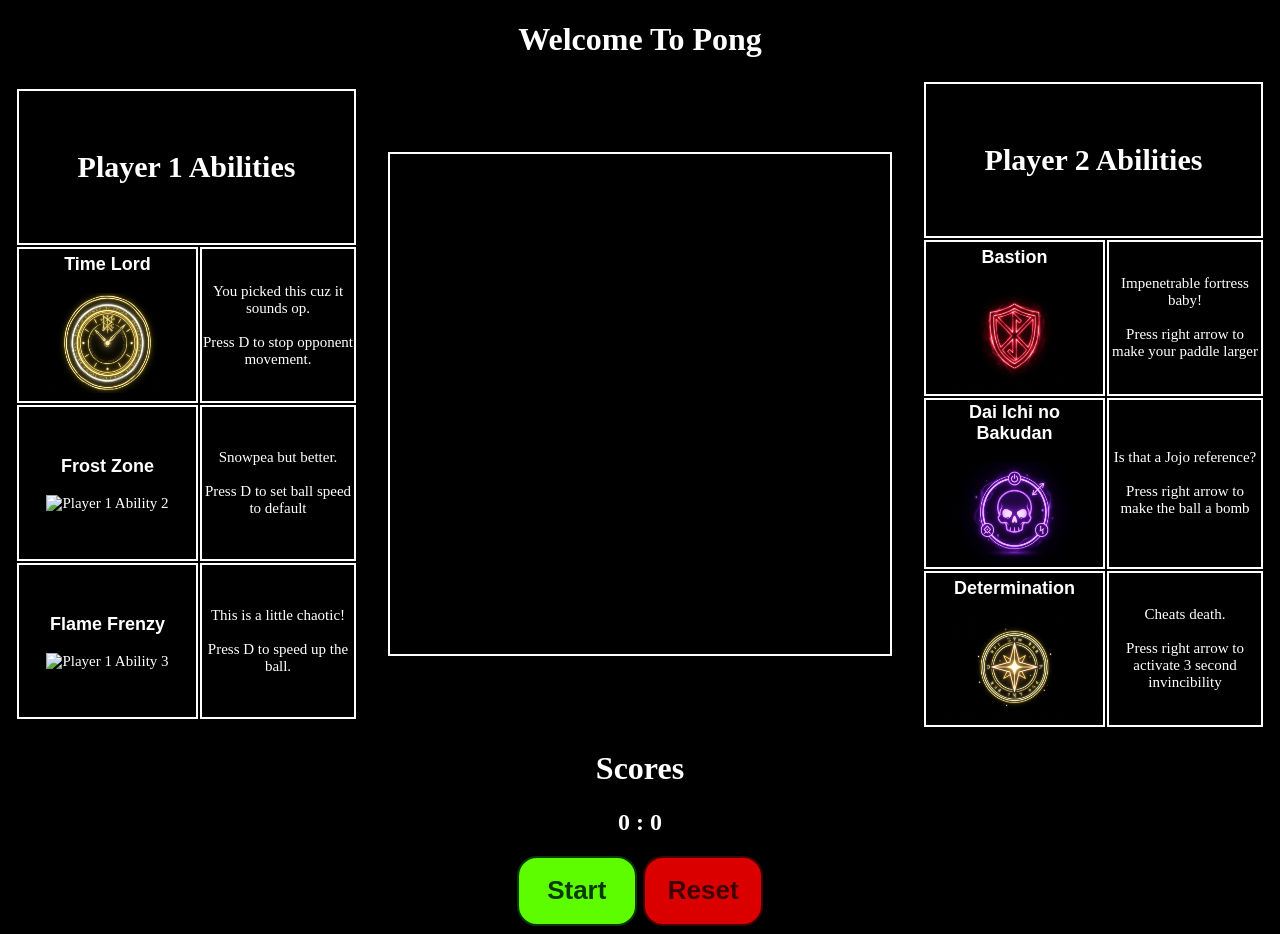
==== index.html @ 7376ceaf "added images to abilities and hover effects" ====
<!DOCTYPE html>
<html lang="en">
<head>
    <meta charset="UTF-8">
    <meta name="viewport" content="width=device-width, initial-scale=1.0">
    <title>Document</title>
    <link rel = "stylesheet" href = "styles.css">
</head>
<body>
    <div id = "gameBoardContainer">
        <h1>Welcome To Pong</h1>
        <div id = "AbilitySelector">
            <Table id = "player1Abilities">
                <tr>
                    <th colspan = "2"><h1>Player 1 Abilities</h1></th>
                </tr>
                <tr>
                    <td><Button id = "P1A1">Time Lord</Button><br><br><img src = "img/clock.jpg" alt = "Player 1 Ability 1" width = "175" height = "100"></td>
                    <td>You picked this cuz it sounds op. <br><br>Press D to stop opponent movement.</td>
                </tr>
                <tr>
                    <td><Button id = "P1A2">Frost Zone</Button><br><br><img src = "img/frost.jpg" alt = "Player 1 Ability 2" width = "175" height = "100"></td>
                    <td>Snowpea but better. <br><br>Press D to set ball speed to default</td>
                </tr>
                <tr>
                    <td><Button id = "P1A3">Flame Frenzy</Button><br><br><img src = "img/flame.jpg" alt = "Player 1 Ability 3" width = "200" height = "110"></td>
                    <td>This is a little chaotic! <br><br>Press D to speed up the ball.</td>
                </tr>
            </Table>
            <canvas id = "gameBoard" width= "500" height =  "500"></canvas>
            <Table id = "player2Abilities">
                <tr>
                    <th colspan = "2"><h1>Player 2 Abilities</h1></th>
                </tr>
                <tr>
                    <td><Button id = "P2A1">Bastion</Button><br><br><img src = "img/shield.jpg" alt = "Player 2 Ability 1" width = "175" height = "100"></td>
                    <td>Impenetrable fortress baby! <br><br>Press right arrow to make your paddle larger</td>
                </tr>
                <tr>
                    <td><Button id = "P2A2">Dai Ichi no Bakudan</Button><br><br><img src = "img/bomb.jpg" alt = "Player 2 Ability 2" width = "175" height = "100"></td>
                    <td>Is that a Jojo reference?<br><br>Press right arrow to make the ball a bomb</td>
                </tr>
                <tr>
                    <td><Button id = "P2A3">Determination</Button><br><br><img src = "img/checkpoint.jpg" alt = "Player 2 Ability 3" width = "175" height = "100"></td>
                    <td>Cheats death. <br><br>Press right arrow to activate 3 second invincibility</td>
                </tr>
            </Table>
        </div>

        <div id = "scoreBoard">
            <h1>Scores</h1>
            <h2 id = "scoreText">0 : 0</h2>
        </div>
        <div id = "startreset">
        <button id = "start">Start</button>

        <button id = "reset"> Reset</button>
        </div>
    </div>
    <script src = "index.js"></script>
</body>
</html>
---- styles.css ----
#gameBoard{
    border: 2px solid white;
}

body{
    text-align:center;
    font-family: 'Times New Roman', Times, serif;
    background-color: black;
    color: white;
}

#reset, #start{
    width:120px;
    height: 70px;
    border-radius: 20px;
}

Button{
    font-size: 26px;
    cursor:pointer;
}

#reset{
    background-color:rgba(255, 0, 0, 0.86);
    font-Weight:bold;
    color:rgb(65, 1, 1);
    border: 2px solid rgb(65, 1, 1);
}

#start{
    background-color:rgb(93, 253, 0);
    font-Weight:bold;
    color:rgb(8, 58, 2);
    border: 2px solid rgb(8, 58, 2);
}

#startreset{
    width:20%;
    margin:auto;
    display:flex;
    flex-direction:row;
    justify-content:space-around;
}

#AbilitySelector{
    text-align:center;
    align-items:center;
    display: flex;
    flex-direction: row;
    justify-content: center;
    gap: 30px;
}

td,th,tr{
    font-size:15px;
    border:2px solid white;
    width: 150px;
    height:150px;
}


#AbilitySelector button{
    background-color:black;
    color:white;
    font-weight:bold;
    font-size:18px;
    border:none;
}

#AbilitySelector button:hover{
    text-decoration:underline;
    font-size:20px;
}
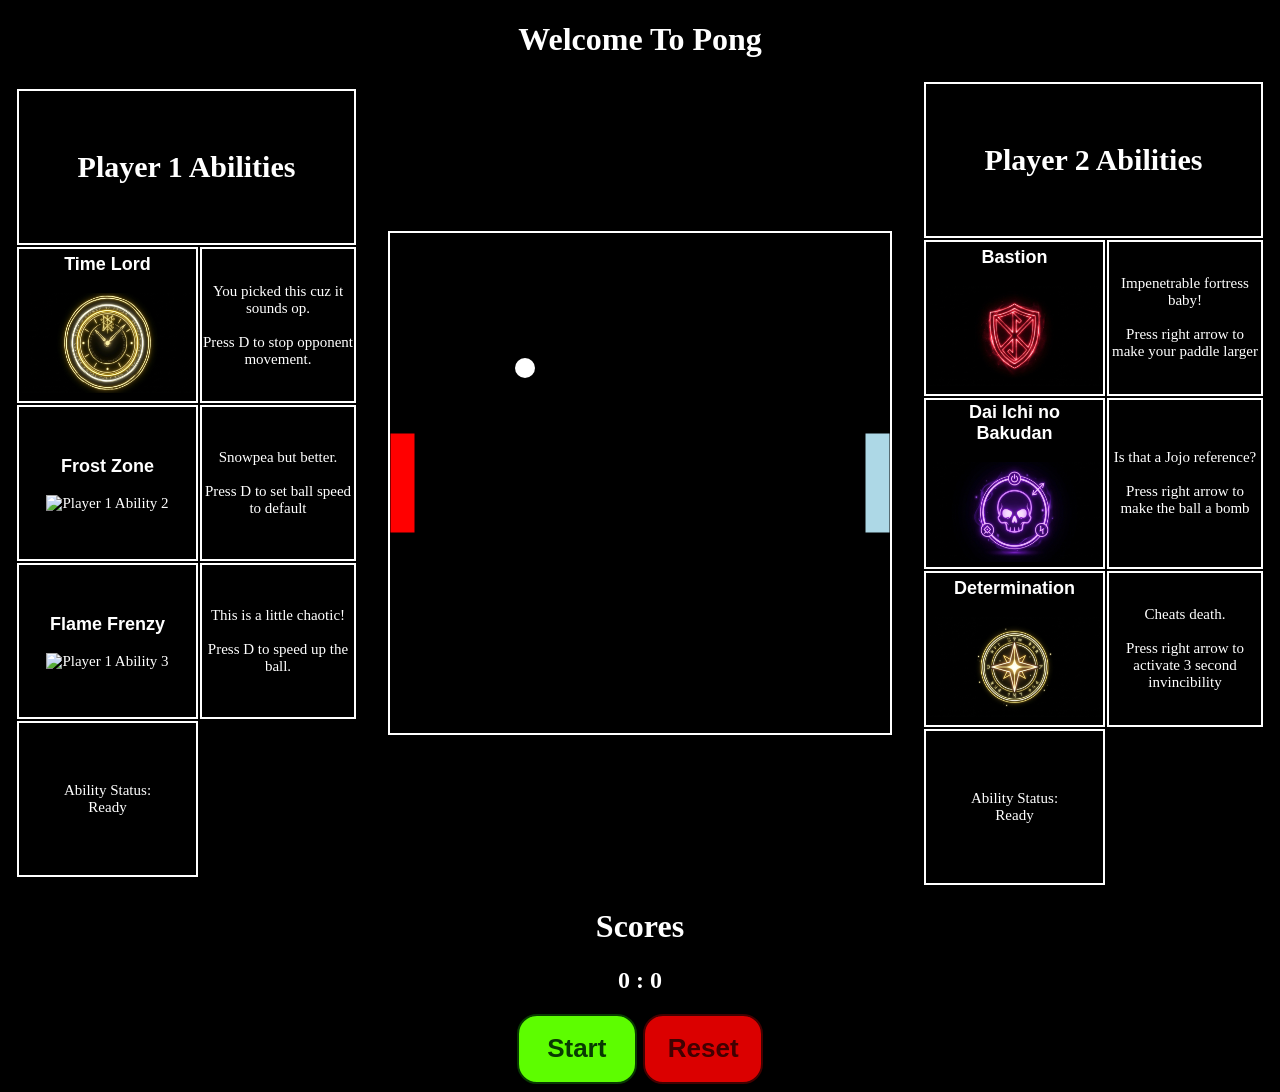
==== commit ef07c1fc: "replaced the switch in index.js and added status bar for ability (not done)" ====
--- a/index.html
+++ b/index.html
@@ -15,16 +15,19 @@
                     <th colspan = "2"><h1>Player 1 Abilities</h1></th>
                 </tr>
                 <tr>
-                    <td><Button id = "P1A1">Time Lord</Button><br><br><img src = "img/clock.jpg" alt = "Player 1 Ability 1" width = "175" height = "100"></td>
+                    <td><Button id = "P1A1" class = "P1">Time Lord</Button><br><br><img src = "img/clock.jpg" alt = "Player 1 Ability 1" width = "175" height = "100"></td>
                     <td>You picked this cuz it sounds op. <br><br>Press D to stop opponent movement.</td>
                 </tr>
                 <tr>
-                    <td><Button id = "P1A2">Frost Zone</Button><br><br><img src = "img/frost.jpg" alt = "Player 1 Ability 2" width = "175" height = "100"></td>
+                    <td><Button id = "P1A2" class = "P1">Frost Zone</Button><br><br><img src = "img/frost.jpg" alt = "Player 1 Ability 2" width = "175" height = "100"></td>
                     <td>Snowpea but better. <br><br>Press D to set ball speed to default</td>
                 </tr>
                 <tr>
-                    <td><Button id = "P1A3">Flame Frenzy</Button><br><br><img src = "img/flame.jpg" alt = "Player 1 Ability 3" width = "200" height = "110"></td>
+                    <td><Button id = "P1A3" class = "P1">Flame Frenzy</Button><br><br><img src = "img/flame.jpg" alt = "Player 1 Ability 3" width = "200" height = "110"></td>
                     <td>This is a little chaotic! <br><br>Press D to speed up the ball.</td>
+                </tr>
+                <tr colspan = "2">
+                    <td>Ability Status:  <div id = "P1Status">Ready</div></td>
                 </tr>
             </Table>
             <canvas id = "gameBoard" width= "500" height =  "500"></canvas>
@@ -33,16 +36,19 @@
                     <th colspan = "2"><h1>Player 2 Abilities</h1></th>
                 </tr>
                 <tr>
-                    <td><Button id = "P2A1">Bastion</Button><br><br><img src = "img/shield.jpg" alt = "Player 2 Ability 1" width = "175" height = "100"></td>
+                    <td><Button id = "P2A1" class = "P2">Bastion</Button><br><br><img src = "img/shield.jpg" alt = "Player 2 Ability 1" width = "175" height = "100"></td>
                     <td>Impenetrable fortress baby! <br><br>Press right arrow to make your paddle larger</td>
                 </tr>
                 <tr>
-                    <td><Button id = "P2A2">Dai Ichi no Bakudan</Button><br><br><img src = "img/bomb.jpg" alt = "Player 2 Ability 2" width = "175" height = "100"></td>
+                    <td><Button id = "P2A2" class = "P2">Dai Ichi no Bakudan</Button><br><br><img src = "img/bomb.jpg" alt = "Player 2 Ability 2" width = "175" height = "100"></td>
                     <td>Is that a Jojo reference?<br><br>Press right arrow to make the ball a bomb</td>
                 </tr>
                 <tr>
-                    <td><Button id = "P2A3">Determination</Button><br><br><img src = "img/checkpoint.jpg" alt = "Player 2 Ability 3" width = "175" height = "100"></td>
+                    <td><Button id = "P2A3" class = "P2">Determination</Button><br><br><img src = "img/checkpoint.jpg" alt = "Player 2 Ability 3" width = "175" height = "100"></td>
                     <td>Cheats death. <br><br>Press right arrow to activate 3 second invincibility</td>
+                </tr>
+                <tr colspan = "2">
+                    <td>Ability Status:  <div id = "P2Status">Ready</div></td>
                 </tr>
             </Table>
         </div>
--- a/styles.css
+++ b/styles.css
@@ -70,4 +70,14 @@
 #AbilitySelector button:hover{
     text-decoration:underline;
     font-size:20px;
-}+}
+
+.P1.selected{
+     text-decoration:underline;
+    font-size:30px;
+}
+
+.P2.selected{
+     text-decoration:underline;
+    font-size:30px;
+}
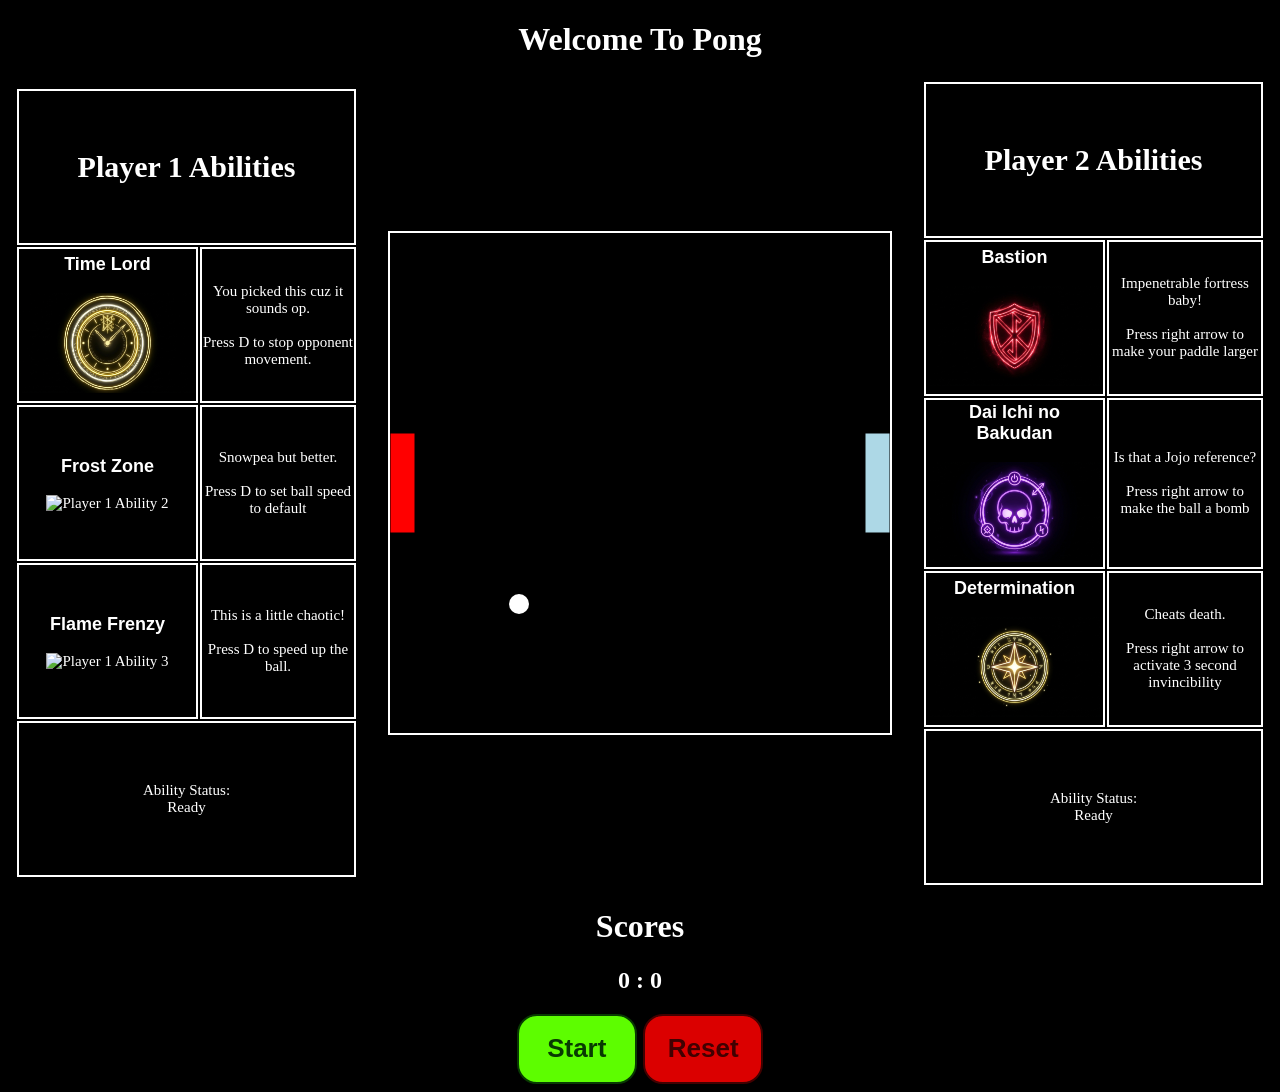
==== commit b16deedf: "fixed styling issue with the table" ====
--- a/index.html
+++ b/index.html
@@ -26,8 +26,8 @@
                     <td><Button id = "P1A3" class = "P1">Flame Frenzy</Button><br><br><img src = "img/flame.jpg" alt = "Player 1 Ability 3" width = "200" height = "110"></td>
                     <td>This is a little chaotic! <br><br>Press D to speed up the ball.</td>
                 </tr>
-                <tr colspan = "2">
-                    <td>Ability Status:  <div id = "P1Status">Ready</div></td>
+                <tr>
+                    <td  colspan = "2">Ability Status:  <div id = "P1Status">Ready</div></td>
                 </tr>
             </Table>
             <canvas id = "gameBoard" width= "500" height =  "500"></canvas>
@@ -47,8 +47,8 @@
                     <td><Button id = "P2A3" class = "P2">Determination</Button><br><br><img src = "img/checkpoint.jpg" alt = "Player 2 Ability 3" width = "175" height = "100"></td>
                     <td>Cheats death. <br><br>Press right arrow to activate 3 second invincibility</td>
                 </tr>
-                <tr colspan = "2">
-                    <td>Ability Status:  <div id = "P2Status">Ready</div></td>
+                <tr>
+                    <td  colspan = "2">Ability Status:  <div id = "P2Status">Ready</div></td>
                 </tr>
             </Table>
         </div>
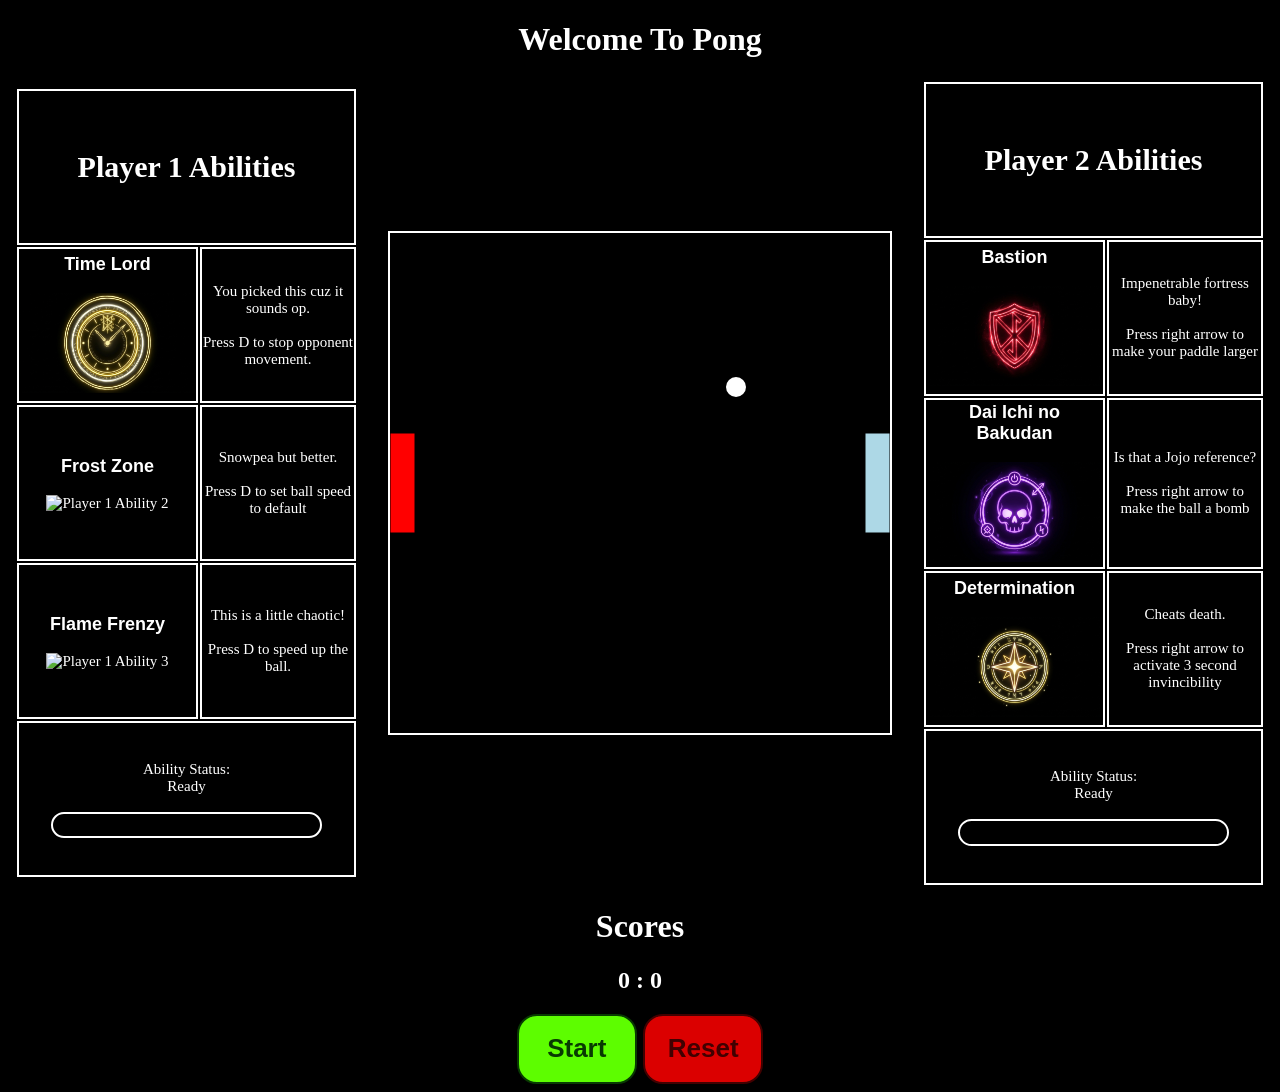
==== commit 9dc4e857: "working on css animations" ====
--- a/index.html
+++ b/index.html
@@ -27,7 +27,10 @@
                     <td>This is a little chaotic! <br><br>Press D to speed up the ball.</td>
                 </tr>
                 <tr>
-                    <td  colspan = "2">Ability Status:  <div id = "P1Status">Ready</div></td>
+                    <td colspan = "2">Ability Status:  <div id = "P1Status">Ready</div>
+                    <br><div class = "cooldownBar" id = "player1Bar"></div>
+                    </td>
+                    
                 </tr>
             </Table>
             <canvas id = "gameBoard" width= "500" height =  "500"></canvas>
@@ -48,7 +51,8 @@
                     <td>Cheats death. <br><br>Press right arrow to activate 3 second invincibility</td>
                 </tr>
                 <tr>
-                    <td  colspan = "2">Ability Status:  <div id = "P2Status">Ready</div></td>
+                    <td colspan = "2">Ability Status:  <div id = "P2Status">Ready</div>
+                    <br><div class = "cooldownBar" id = "player2Bar"></div></td>
                 </tr>
             </Table>
         </div>
--- a/styles.css
+++ b/styles.css
@@ -56,8 +56,8 @@
     border:2px solid white;
     width: 150px;
     height:150px;
+
 }
-
 
 #AbilitySelector button{
     background-color:black;
@@ -81,3 +81,27 @@
      text-decoration:underline;
     font-size:30px;
 }
+
+.cooldownBar{
+    margin:auto;
+    width:80%;
+    height:15%;
+    border:2px solid white;
+    border-radius: 20px;
+}
+
+.cooldownBar.ready{
+    box-shadow: 0 0 10px orange, 0 0 20px red;
+    animation:pulseGlow 1.5s infinite alternate;
+}
+
+@keyframes pulseGlow{
+    from{
+        box-shadow: 0 0 5px orange, 0 0 10px orange;
+    }
+    to{
+        box-shadow: 0 0 15px red, 0 0 10 red;
+    }
+}
+
+
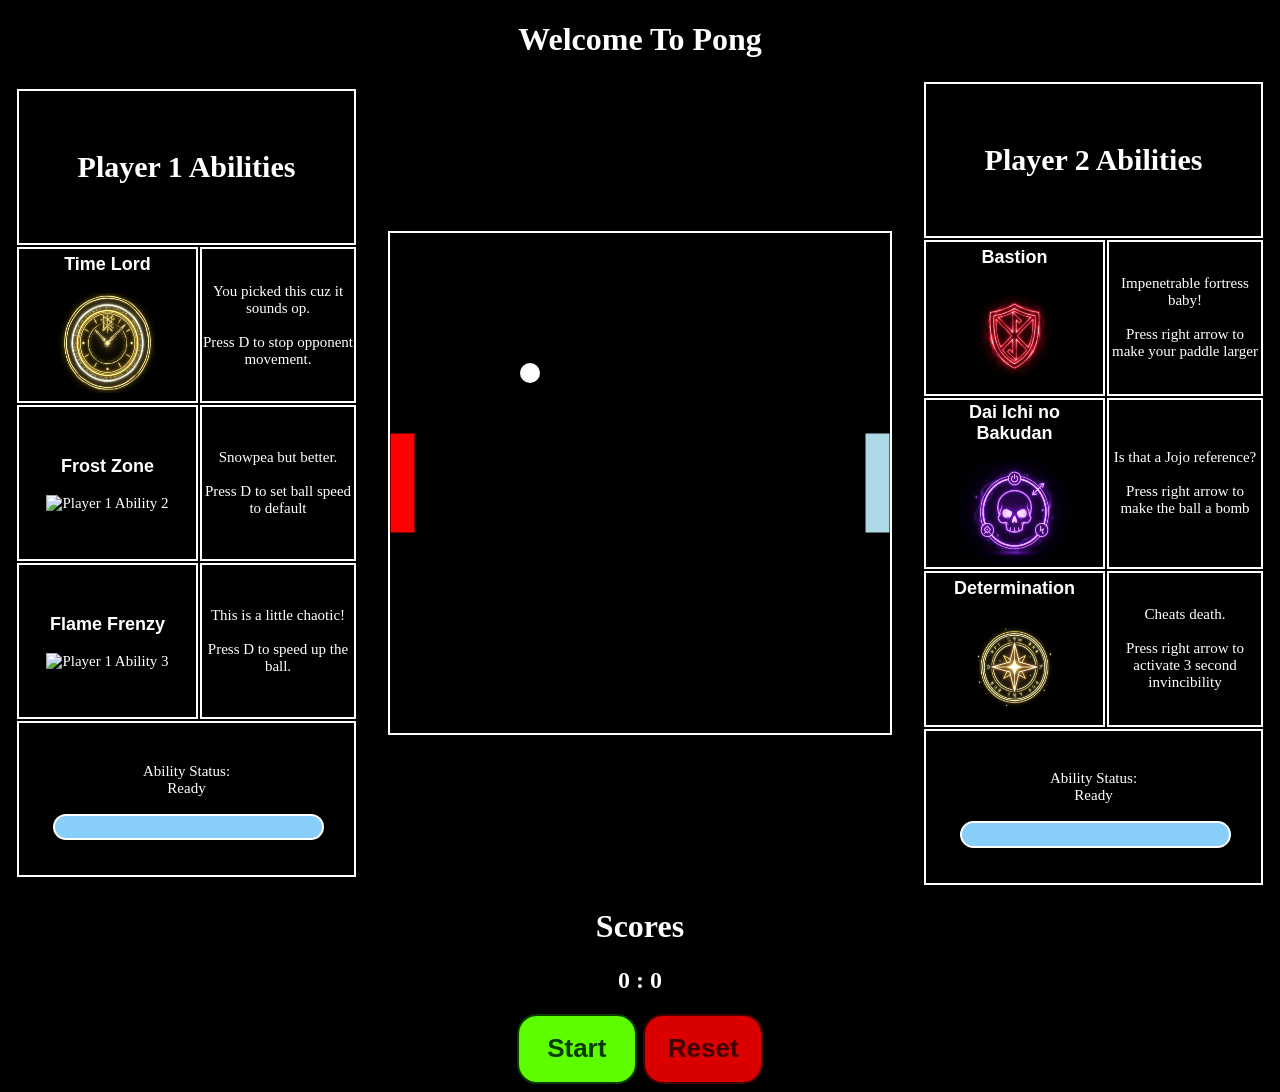
==== commit 7da29cd6: "fixed cooldown bar" ====
--- a/index.html
+++ b/index.html
@@ -28,7 +28,7 @@
                 </tr>
                 <tr>
                     <td colspan = "2">Ability Status:  <div id = "P1Status">Ready</div>
-                    <br><div class = "cooldownBar" id = "player1Bar"></div>
+                    <br><div class = "barContainer"><div class = "cooldownBar" id = "player1Bar"></div></div>
                     </td>
                     
                 </tr>
@@ -52,7 +52,7 @@
                 </tr>
                 <tr>
                     <td colspan = "2">Ability Status:  <div id = "P2Status">Ready</div>
-                    <br><div class = "cooldownBar" id = "player2Bar"></div></td>
+                    <br><div class = "barContainer"><div class = "cooldownBar" id = "player2Bar"></div></td></div>
                 </tr>
             </Table>
         </div>
--- a/styles.css
+++ b/styles.css
@@ -82,25 +82,33 @@
     font-size:30px;
 }
 
-.cooldownBar{
+.barContainer{
     margin:auto;
     width:80%;
     height:15%;
+    
+}
+
+.cooldownBar{
+    width: 100%;
+    height: 100%;
+    border-radius: 20px;
     border:2px solid white;
-    border-radius: 20px;
+    transition: width 0.2s linear;
+    background-color:lightskyblue;
 }
 
 .cooldownBar.ready{
-    box-shadow: 0 0 10px orange, 0 0 20px red;
+    box-shadow: 0 0 10px white, 0 0 20px lightblue, 0 0 30px aqua;
     animation:pulseGlow 1.5s infinite alternate;
 }
 
 @keyframes pulseGlow{
     from{
-        box-shadow: 0 0 5px orange, 0 0 10px orange;
+        box-shadow: 0 0 5px white, 0 0 10px lightblue;
     }
     to{
-        box-shadow: 0 0 15px red, 0 0 10 red;
+        box-shadow: 0 0 15px orange, 0 0 10 red;
     }
 }
 
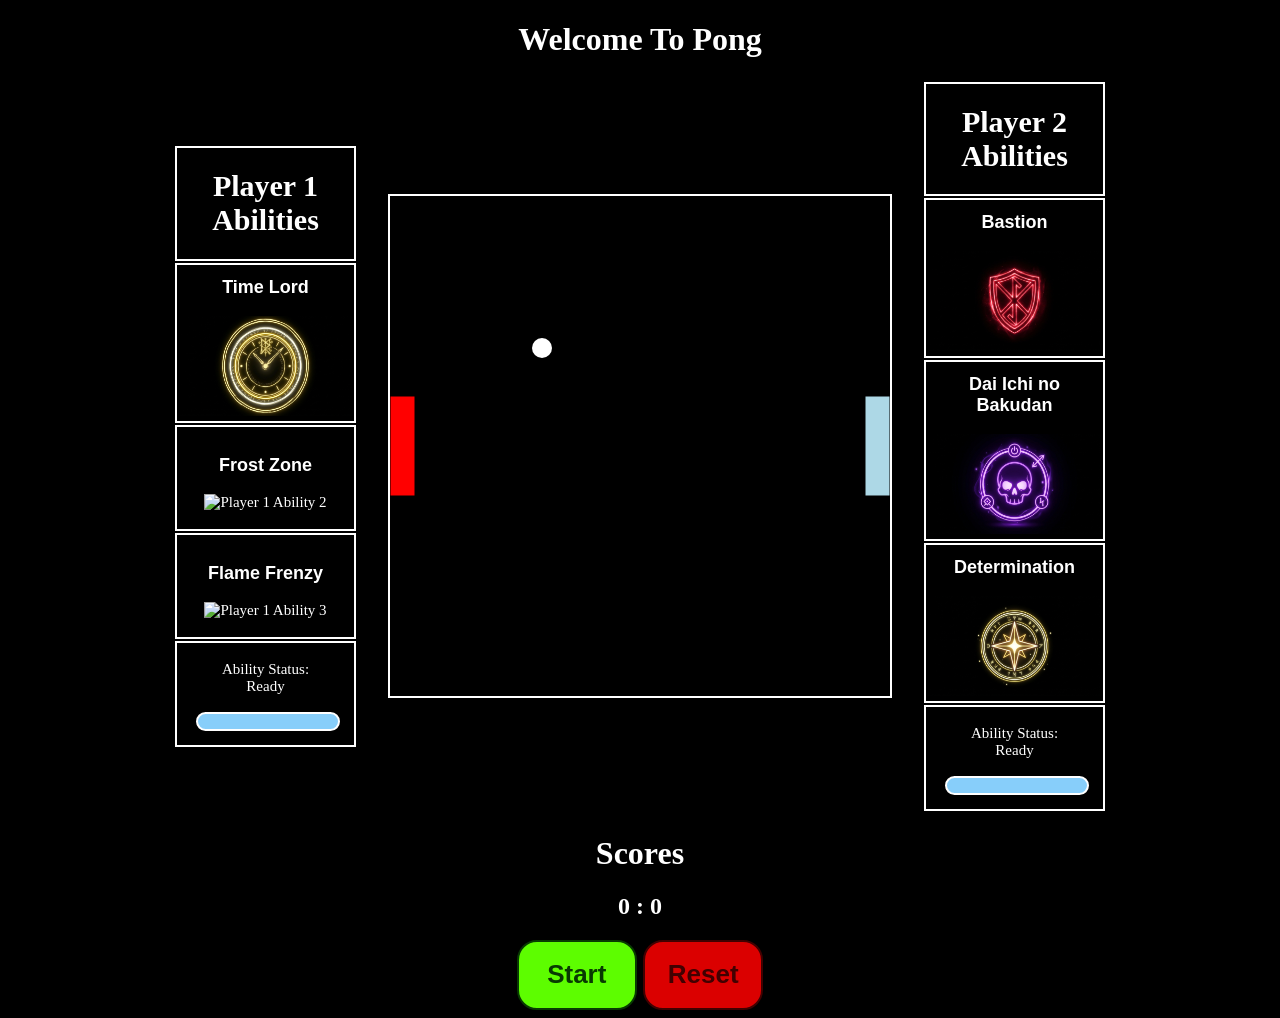
==== commit c63485e4: "added on select effects and deleted ability descriptions" ====
--- a/index.html
+++ b/index.html
@@ -12,22 +12,19 @@
         <div id = "AbilitySelector">
             <Table id = "player1Abilities">
                 <tr>
-                    <th colspan = "2"><h1>Player 1 Abilities</h1></th>
+                    <th><h1>Player 1 Abilities</h1></th>
                 </tr>
                 <tr>
                     <td><Button id = "P1A1" class = "P1">Time Lord</Button><br><br><img src = "img/clock.jpg" alt = "Player 1 Ability 1" width = "175" height = "100"></td>
-                    <td>You picked this cuz it sounds op. <br><br>Press D to stop opponent movement.</td>
                 </tr>
                 <tr>
                     <td><Button id = "P1A2" class = "P1">Frost Zone</Button><br><br><img src = "img/frost.jpg" alt = "Player 1 Ability 2" width = "175" height = "100"></td>
-                    <td>Snowpea but better. <br><br>Press D to set ball speed to default</td>
                 </tr>
                 <tr>
                     <td><Button id = "P1A3" class = "P1">Flame Frenzy</Button><br><br><img src = "img/flame.jpg" alt = "Player 1 Ability 3" width = "200" height = "110"></td>
-                    <td>This is a little chaotic! <br><br>Press D to speed up the ball.</td>
                 </tr>
                 <tr>
-                    <td colspan = "2">Ability Status:  <div id = "P1Status">Ready</div>
+                    <td>Ability Status:  <div id = "P1Status">Ready</div>
                     <br><div class = "barContainer"><div class = "cooldownBar" id = "player1Bar"></div></div>
                     </td>
                     
@@ -36,22 +33,19 @@
             <canvas id = "gameBoard" width= "500" height =  "500"></canvas>
             <Table id = "player2Abilities">
                 <tr>
-                    <th colspan = "2"><h1>Player 2 Abilities</h1></th>
+                    <th><h1>Player 2 Abilities</h1></th>
                 </tr>
                 <tr>
                     <td><Button id = "P2A1" class = "P2">Bastion</Button><br><br><img src = "img/shield.jpg" alt = "Player 2 Ability 1" width = "175" height = "100"></td>
-                    <td>Impenetrable fortress baby! <br><br>Press right arrow to make your paddle larger</td>
                 </tr>
                 <tr>
                     <td><Button id = "P2A2" class = "P2">Dai Ichi no Bakudan</Button><br><br><img src = "img/bomb.jpg" alt = "Player 2 Ability 2" width = "175" height = "100"></td>
-                    <td>Is that a Jojo reference?<br><br>Press right arrow to make the ball a bomb</td>
                 </tr>
                 <tr>
                     <td><Button id = "P2A3" class = "P2">Determination</Button><br><br><img src = "img/checkpoint.jpg" alt = "Player 2 Ability 3" width = "175" height = "100"></td>
-                    <td>Cheats death. <br><br>Press right arrow to activate 3 second invincibility</td>
                 </tr>
                 <tr>
-                    <td colspan = "2">Ability Status:  <div id = "P2Status">Ready</div>
+                    <td>Ability Status:  <div id = "P2Status">Ready</div>
                     <br><div class = "barContainer"><div class = "cooldownBar" id = "player2Bar"></div></td></div>
                 </tr>
             </Table>
--- a/styles.css
+++ b/styles.css
@@ -54,8 +54,8 @@
 td,th,tr{
     font-size:15px;
     border:2px solid white;
-    width: 150px;
-    height:150px;
+    width: 100px;
+    height:100px;
 
 }
 
@@ -72,14 +72,19 @@
     font-size:20px;
 }
 
-.P1.selected{
-     text-decoration:underline;
+.P1.selected, .P2.selected{
+    box-shadow:0 0 5px white, 0 0 10px skyblue, 0 0 15px aquamarine, 0 0 20px aqua;
+    border-radius:10px;
     font-size:30px;
+    padding:10px;
+    font-weight:bold;
+}
+.P1,.P2{
+    margin-top:10px;
 }
 
-.P2.selected{
-     text-decoration:underline;
-    font-size:30px;
+#P2A2{
+    width:70%;
 }
 
 .barContainer{
@@ -108,7 +113,7 @@
         box-shadow: 0 0 5px white, 0 0 10px lightblue;
     }
     to{
-        box-shadow: 0 0 15px orange, 0 0 10 red;
+        box-shadow: 0 0 15px lightskyblue, 0 0 10 aqua;
     }
 }
 
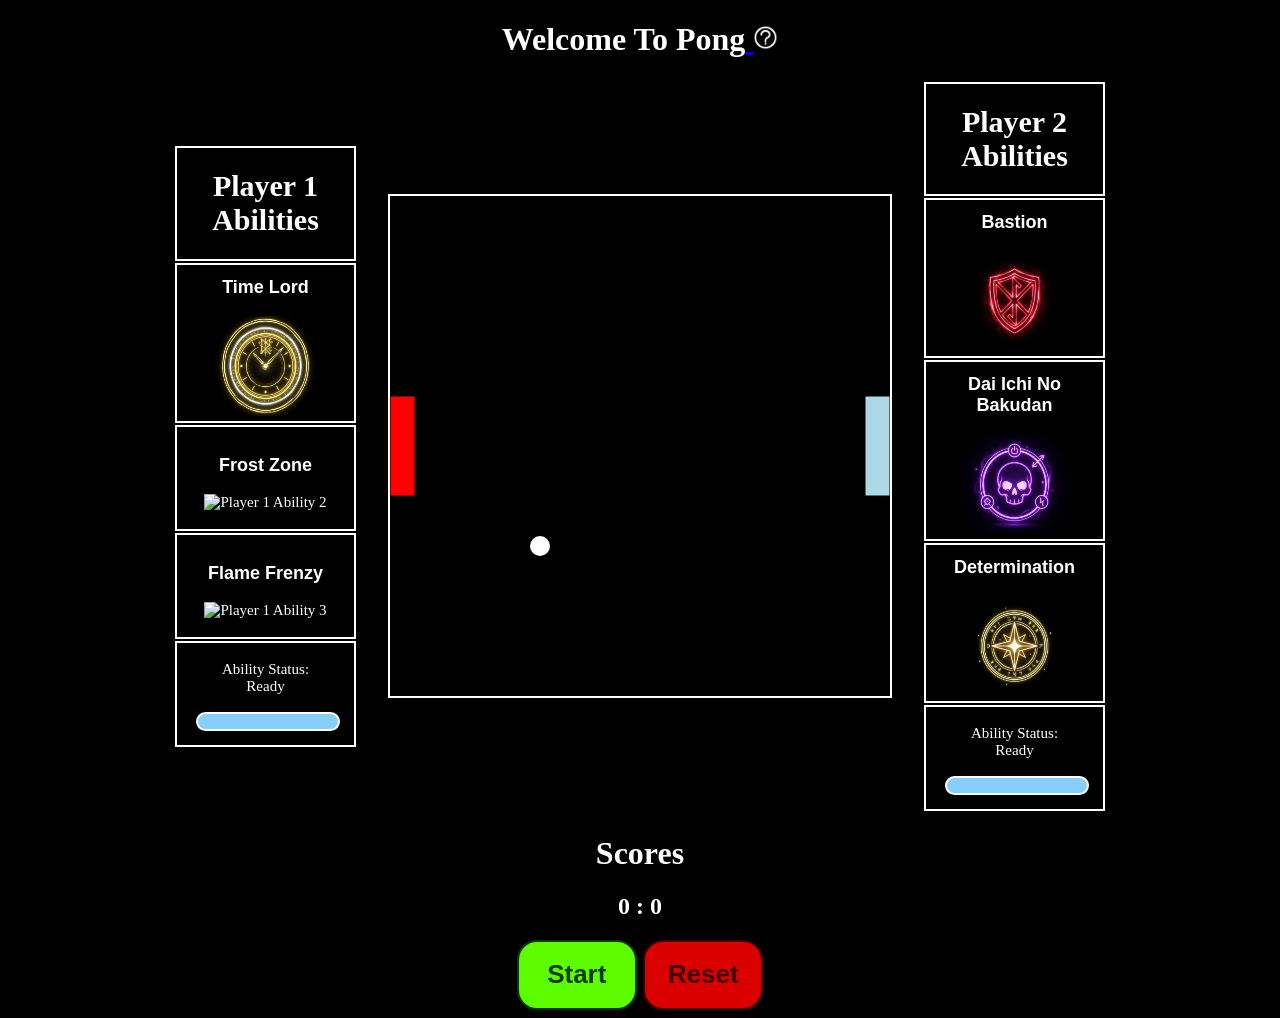
==== commit 4ea72ce6: "added guide page" ====
--- a/index.html
+++ b/index.html
@@ -8,7 +8,8 @@
 </head>
 <body>
     <div id = "gameBoardContainer">
-        <h1>Welcome To Pong</h1>
+        <h1>Welcome To Pong<a href = "Guide.html"> <img src = "img/Question_mark_white.png" width = "25px" height = "25px"></a></h1>
+        
         <div id = "AbilitySelector">
             <Table id = "player1Abilities">
                 <tr>
@@ -39,7 +40,7 @@
                     <td><Button id = "P2A1" class = "P2">Bastion</Button><br><br><img src = "img/shield.jpg" alt = "Player 2 Ability 1" width = "175" height = "100"></td>
                 </tr>
                 <tr>
-                    <td><Button id = "P2A2" class = "P2">Dai Ichi no Bakudan</Button><br><br><img src = "img/bomb.jpg" alt = "Player 2 Ability 2" width = "175" height = "100"></td>
+                    <td><Button id = "P2A2" class = "P2">Dai Ichi No Bakudan</Button><br><br><img src = "img/bomb.jpg" alt = "Player 2 Ability 2" width = "175" height = "100"></td>
                 </tr>
                 <tr>
                     <td><Button id = "P2A3" class = "P2">Determination</Button><br><br><img src = "img/checkpoint.jpg" alt = "Player 2 Ability 3" width = "175" height = "100"></td>
@@ -48,6 +49,7 @@
                     <td>Ability Status:  <div id = "P2Status">Ready</div>
                     <br><div class = "barContainer"><div class = "cooldownBar" id = "player2Bar"></div></td></div>
                 </tr>
+
             </Table>
         </div>
 
--- a/styles.css
+++ b/styles.css
@@ -59,6 +59,23 @@
 
 }
 
+#guideContainer h1, h2, h3, h5{
+    font-weight:bold;
+}
+
+#guideContainer h1{
+    font-size: 50px;
+}
+
+#guideContainer h3{
+    font-size:45px;
+}
+#guideContainer{
+    font-size:25px;
+    margin:auto;
+    width: 50%;
+}
+
 #AbilitySelector button{
     background-color:black;
     color:white;
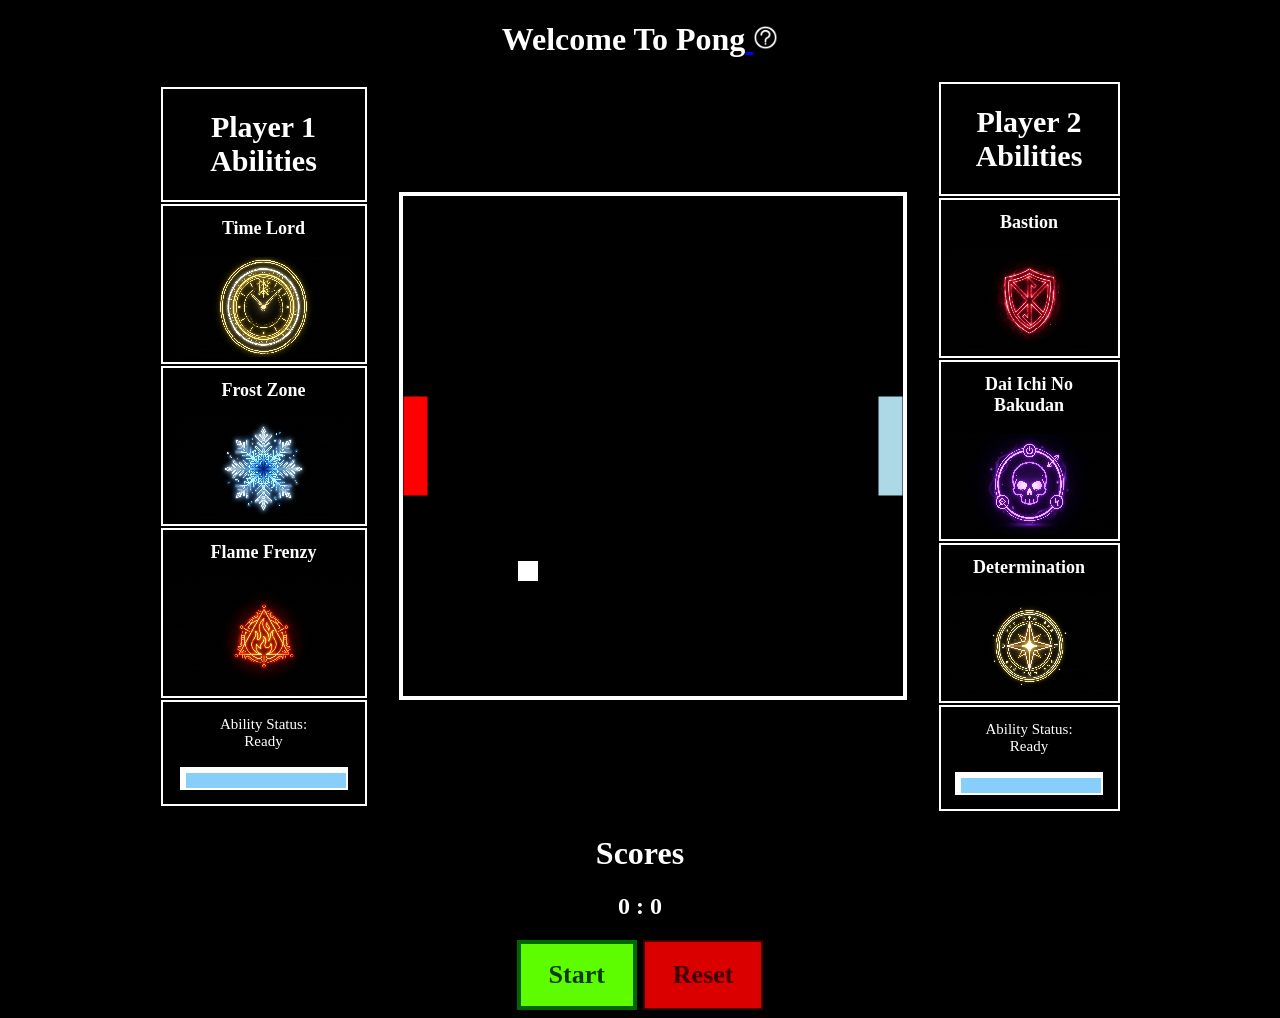
==== commit cde3e3de: "bug fix" ====
--- a/index.html
+++ b/index.html
@@ -19,10 +19,10 @@
                     <td><Button id = "P1A1" class = "P1">Time Lord</Button><br><br><img src = "img/clock.jpg" alt = "Player 1 Ability 1" width = "175" height = "100"></td>
                 </tr>
                 <tr>
-                    <td><Button id = "P1A2" class = "P1">Frost Zone</Button><br><br><img src = "img/frost.jpg" alt = "Player 1 Ability 2" width = "175" height = "100"></td>
+                    <td><Button id = "P1A2" class = "P1">Frost Zone</Button><br><br><img src = "img/Frost.jpg" alt = "Player 1 Ability 2" width = "175" height = "100"></td>
                 </tr>
                 <tr>
-                    <td><Button id = "P1A3" class = "P1">Flame Frenzy</Button><br><br><img src = "img/flame.jpg" alt = "Player 1 Ability 3" width = "200" height = "110"></td>
+                    <td><Button id = "P1A3" class = "P1">Flame Frenzy</Button><br><br><img src = "img/Flame.jpg" alt = "Player 1 Ability 3" width = "200" height = "110"></td>
                 </tr>
                 <tr>
                     <td>Ability Status:  <div id = "P1Status">Ready</div>
--- a/styles.css
+++ b/styles.css
@@ -1,23 +1,36 @@
 #gameBoard{
-    border: 2px solid white;
+   border: 4px solid white;
+    image-rendering: pixelated;
+    image-rendering: crisp-edges;
 }
 
 body{
     text-align:center;
-    font-family: 'Times New Roman', Times, serif;
+    font-family: 'Press Start 2P', cursive;
     background-color: black;
     color: white;
 }
 
-#reset, #start{
+
+#reset{
     width:120px;
     height: 70px;
-    border-radius: 20px;
+    border: 4px solid #800000;
+}
+
+#reset, #start, .barContainer, Button {
+    border: 4px solid #fff;
+    image-rendering: pixelated;
+    font-family: 'Press Start 2P', cursive;
 }
 
 Button{
     font-size: 26px;
     cursor:pointer;
+}
+
+button:active {
+    transform: translate(2px, 2px);
 }
 
 #reset{
@@ -28,10 +41,12 @@
 }
 
 #start{
+     width:120px;
+    height: 70px;
     background-color:rgb(93, 253, 0);
     font-Weight:bold;
     color:rgb(8, 58, 2);
-    border: 2px solid rgb(8, 58, 2);
+    border: 4px solid #006600;
 }
 
 #startreset{
@@ -49,6 +64,10 @@
     flex-direction: row;
     justify-content: center;
     gap: 30px;
+}
+
+#AbilitySelector img {
+    image-rendering: pixelated; 
 }
 
 td,th,tr{
@@ -91,7 +110,6 @@
 
 .P1.selected, .P2.selected{
     box-shadow:0 0 5px white, 0 0 10px skyblue, 0 0 15px aquamarine, 0 0 20px aqua;
-    border-radius:10px;
     font-size:30px;
     padding:10px;
     font-weight:bold;
@@ -114,7 +132,6 @@
 .cooldownBar{
     width: 100%;
     height: 100%;
-    border-radius: 20px;
     border:2px solid white;
     transition: width 0.2s linear;
     background-color:lightskyblue;
